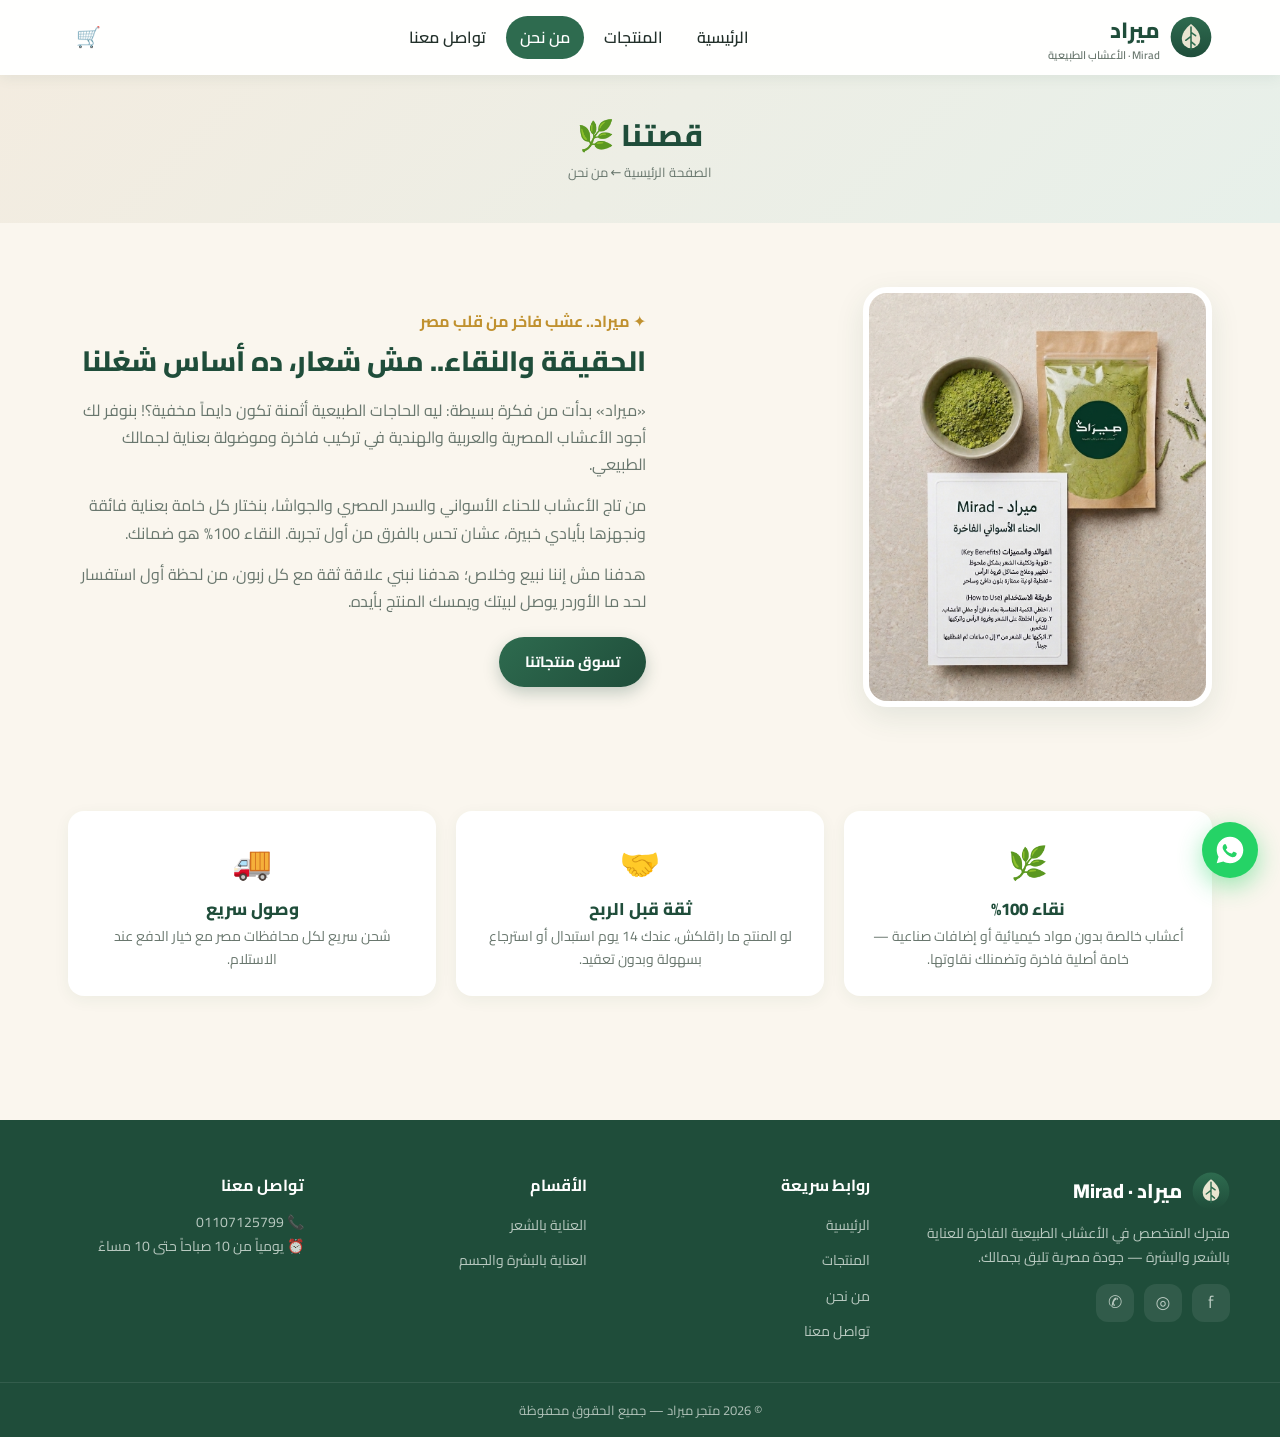
==== about.html @ b07e234c "Mirad online store - first release" ====
<!DOCTYPE html>
<html lang="ar" dir="rtl">
<head>
  <meta charset="UTF-8">
  <meta name="viewport" content="width=device-width, initial-scale=1.0">
  <title>من نحن | ميراد</title>
  <meta name="description" content="قصة متجر ميراد للأعشاب الطبيعية الفاخرة — من قلب مصر إلى كل بيت بيهتم بجماله الطبيعي.">
  <link rel="icon" href="images/logo.svg" type="image/svg+xml">
  <link rel="preconnect" href="https://fonts.googleapis.com">
  <link rel="preconnect" href="https://fonts.gstatic.com" crossorigin>
  <link href="https://fonts.googleapis.com/css2?family=Cairo:wght@400;600;700;800&display=swap" rel="stylesheet">
  <link rel="stylesheet" href="css/style.css">
</head>
<body>

  <header class="site-header">
    <div class="header-in">
      <a href="index.html" class="logo">
        <img src="images/logo.svg" alt="لوجو ميراد">
        <div>ميراد<small>Mirad · الأعشاب الطبيعية</small></div>
      </a>
      <nav class="main-nav" id="mainNav">
        <a href="index.html">الرئيسية</a>
        <a href="shop.html">المنتجات</a>
        <a href="about.html" class="active">من نحن</a>
        <a href="contact.html">تواصل معنا</a>
      </nav>
      <div class="header-actions">
        <a href="cart.html" class="cart-btn" title="سلة المشتريات">🛒<span class="cart-count" id="cartCount">0</span></a>
        <button class="menu-btn" onclick="toggleMenu()" aria-label="القائمة">☰</button>
      </div>
    </div>
  </header>

  <section class="page-head">
    <div class="container">
      <h1>قصتنا 🌿</h1>
      <div class="crumbs">الصفحة الرئيسية ← من نحن</div>
    </div>
  </section>

  <section class="section">
    <div class="container about-grid">
      <img src="images/henna.jpg" alt="الحناء الأسواني الفاخرة - ميراد" loading="lazy">
      <div>
        <span style="color:var(--gold);font-weight:700">✦ ميراد.. عشب فاخر من قلب مصر</span>
        <h2 style="font-size:28px;color:var(--green-dark);margin:8px 0 16px">الحقيقة والنقاء.. مش شعار، ده أساس شغلنا</h2>
        <p>«ميراد» بدأت من فكرة بسيطة: ليه الحاجات الطبيعية أثمنة تكون دايماً مخفية؟! بنوفر لك أجود الأعشاب المصرية والعربية والهندية في تركيب فاخرة وموضولة بعناية لجمالك الطبيعي.</p>
        <p>من تاج الأعشاب للحناء الأسواني والسدر المصري والجواشا، بنختار كل خامة بعناية فائقة ونجهزها بأيادي خبيرة، عشان تحس بالفرق من أول تجربة. النقاء 100% هو ضمانك.</p>
        <p>هدفنا مش إننا نبيع وخلاص؛ هدفنا نبني علاقة ثقة مع كل زبون، من لحظة أول استفسار لحد ما الأوردر يوصل لبيتك ويمسك المنتج بأيده.</p>
        <a href="shop.html" class="btn" style="margin-top:8px">تسوق منتجاتنا</a>
      </div>
    </div>
  </section>

  <section class="section" style="padding-top:0">
    <div class="container">
      <div class="values-grid">
        <div class="value">
          <div class="vi">🌿</div>
          <h3>نقاء 100%</h3>
          <p>أعشاب خالصة بدون مواد كيميائية أو إضافات صناعية — خامة أصلية فاخرة وتضمنلك نقاوتها.</p>
        </div>
        <div class="value">
          <div class="vi">🤝</div>
          <h3>ثقة قبل الربح</h3>
          <p>لو المنتج ما راقلكش، عندك 14 يوم استبدال أو استرجاع بسهولة وبدون تعقيد.</p>
        </div>
        <div class="value">
          <div class="vi">🚚</div>
          <h3>وصول سريع</h3>
          <p>شحن سريع لكل محافظات مصر مع خيار الدفع عند الاستلام.</p>
        </div>
      </div>
    </div>
  </section>

  <footer class="site-footer">
    <div class="container footer-in">
      <div>
        <div class="f-logo"><img src="images/logo.svg" alt="ميراد"><span>ميراد · Mirad</span></div>
        <p>متجرك المتخصص في الأعشاب الطبيعية الفاخرة للعناية بالشعر والبشرة — جودة مصرية تليق بجمالك.</p>
        <div class="socials">
          <a href="https://www.facebook.com" target="_blank" title="فيسبوك">f</a>
          <a href="https://www.instagram.com" target="_blank" title="إنستجرام">◎</a>
          <a href="https://wa.me/201107125799" target="_blank" title="واتساب">✆</a>
        </div>
      </div>
      <div>
        <h4>روابط سريعة</h4>
        <ul>
          <li><a href="index.html">الرئيسية</a></li>
          <li><a href="shop.html">المنتجات</a></li>
          <li><a href="about.html">من نحن</a></li>
          <li><a href="contact.html">تواصل معنا</a></li>
        </ul>
      </div>
      <div>
        <h4>الأقسام</h4>
        <ul>
          <li><a href="shop.html">العناية بالشعر</a></li>
          <li><a href="shop.html">العناية بالبشرة والجسم</a></li>
        </ul>
      </div>
      <div>
        <h4>تواصل معنا</h4>
        <p>📞 01107125799</p>
        <p>⏰ يومياً من 10 صباحاً حتى 10 مساءً</p>
      </div>
    </div>
    <div class="copy">© 2026 متجر ميراد — جميع الحقوق محفوظة</div>
  </footer>

  <a class="wa-float" href="https://wa.me/201107125799" target="_blank" aria-label="تواصل واتساب">
    <svg viewBox="0 0 32 32" width="28" height="28" fill="#fff"><path d="M16 .8C7.6.8.8 7.6.8 16c0 2.8.8 5.5 2.1 7.8L.8 31.2l7.6-2c2.2 1.2 4.8 2 7.6 2 8.4 0 15.2-6.8 15.2-15.2S24.4.8 16 .8zm7 21.4c-.3.9-1.9 1.8-2.6 1.9-.7.1-1.5.1-2.4-.2-.6-.2-1.3-.4-2.2-.8-3.9-1.7-6.4-5.6-6.6-5.9-.2-.3-1.6-2.1-1.6-4s.9-2.9 1.3-3.3c.4-.4.8-.5 1-.5h.8c.2 0 .5-.1.8.6.3.8 1.2 2.8 1.3 3 .1.2.1.4 0 .7-.2.3-.6.9-1 1.2-.3.2-.6.6-.3 1 .3.3 1.1 1.5 2.4 2.4 1.6 1.2 3 1.5 3.4 1.7.4.2.7.2.9-.1.3-.3 1.1-1.3 1.4-1.7.3-.4.6-.4 1-.2.4.1 2.1 1 2.4 1.2.3.2.5.3.6.4.1.2.1.9-.3 1.8z"/></svg>
  </a>

  <script src="js/products.js"></script>
  <script src="js/main.js"></script>
</body>
</html>
---- css/style.css ----
/* ================= ميراد — ستايل الموقع ================= */
:root{
  --green-dark:#1f4d3a; --green:#2e6b4f; --green-soft:#e7f0ea;
  --beige:#faf6ee; --sand:#efe4d3; --gold:#c0912f;
  --ink:#22302a; --muted:#69776e; --white:#fff;
  --wa:#25d366;
  --radius:16px; --shadow:0 10px 30px rgba(31,77,58,.10);
}
*{margin:0;padding:0;box-sizing:border-box}
html{scroll-behavior:smooth}
body{
  font-family:'Cairo',system-ui,sans-serif;
  background:var(--beige); color:var(--ink); line-height:1.7;
}
img{max-width:100%;display:block}
a{color:inherit;text-decoration:none}
ul{list-style:none}
.container{max-width:1180px;margin-inline:auto;padding-inline:18px}

h1,h2,h3{font-weight:800;line-height:1.35}
.section{padding:64px 0}
.section-head{text-align:center;margin-bottom:36px}
.section-head .eyebrow{color:var(--gold);font-weight:700;font-size:14px;letter-spacing:1px}
.section-head h2{font-size:30px;color:var(--green-dark)}
.section-head p{color:var(--muted);max-width:560px;margin:8px auto 0}

/* ---------- الأزرار ---------- */
.btn{
  display:inline-flex;align-items:center;justify-content:center;gap:8px;
  background:linear-gradient(135deg,var(--green),var(--green-dark));
  color:#fff;font-family:inherit;font-weight:700;font-size:15px;
  padding:12px 26px;border:none;border-radius:999px;cursor:pointer;
  transition:.25s; box-shadow:0 6px 16px rgba(31,77,58,.25);
}
.btn:hover{transform:translateY(-2px);box-shadow:0 10px 22px rgba(31,77,58,.32)}
.btn-outline{background:transparent;color:var(--green-dark);border:2px solid var(--green)}
.btn-outline:hover{background:var(--green);color:#fff}
.btn-wa{background:linear-gradient(135deg,#2fd06d,#1faf56)}
.btn-sm{padding:7px 16px;font-size:13px;box-shadow:none}
.btn-ghost{background:var(--green-soft);color:var(--green-dark);box-shadow:none}

/* ---------- الهيدر ---------- */
.site-header{
  position:sticky;top:0;z-index:100;background:rgba(255,255,255,.94);
  backdrop-filter:blur(8px);box-shadow:0 2px 14px rgba(31,77,58,.08);
}
.header-in{display:flex;align-items:center;justify-content:space-between;gap:14px;padding:12px 18px;max-width:1180px;margin-inline:auto}
.logo{display:flex;align-items:center;gap:10px;font-weight:800;font-size:22px;color:var(--green-dark)}
.logo img{width:42px;height:42px}
.logo small{display:block;font-size:11px;font-weight:600;color:var(--muted);line-height:1.2}
.main-nav{display:flex;align-items:center;gap:6px}
.main-nav a{padding:8px 14px;border-radius:999px;font-weight:600;color:var(--ink);transition:.2s}
.main-nav a:hover{background:var(--green-soft);color:var(--green-dark)}
.main-nav a.active{background:var(--green);color:#fff}
.header-actions{display:flex;align-items:center;gap:10px}
.cart-btn{position:relative;font-size:20px;padding:8px;border-radius:12px;transition:.2s}
.cart-btn:hover{background:var(--green-soft)}
.cart-count{
  position:absolute;top:-4px;inset-inline-start:-4px;background:#d2543a;color:#fff;
  font-size:11px;font-weight:700;min-width:19px;height:19px;border-radius:999px;
  display:none;align-items:center;justify-content:center;padding-inline:4px;
}
.cart-count.show{display:inline-flex}
.menu-btn{display:none;background:none;border:none;font-size:24px;cursor:pointer;color:var(--green-dark)}

/* ---------- الهيرو ---------- */
.hero{background:linear-gradient(160deg,#f3ece0 0%,#e7f0ea 60%,#f6f1e6 100%);overflow:hidden}
.hero-in{
  display:grid;grid-template-columns:1.15fr .85fr;gap:40px;align-items:center;
  max-width:1180px;margin-inline:auto;padding:64px 18px;
}
.hero .eyebrow{color:var(--gold);font-weight:700}
.hero h1{font-size:42px;color:var(--green-dark);margin:8px 0 14px}
.hero h1 span{color:var(--gold)}
.hero p.lead{color:var(--muted);font-size:18px;max-width:520px}
.hero-cta{display:flex;gap:12px;margin-top:24px;flex-wrap:wrap}
.hero-stats{display:flex;gap:26px;margin-top:30px;flex-wrap:wrap}
.hero-stats div b{display:block;font-size:22px;color:var(--green-dark)}
.hero-stats div span{font-size:13px;color:var(--muted)}
.hero-art{position:relative}
.hero-art img{
  width:100%;max-height:430px;object-fit:cover;border-radius:38% 62% 55% 45%/45% 48% 52% 55%;
  box-shadow:var(--shadow);border:8px solid #fff;
}
.hero-card{
  position:absolute;bottom:26px;inset-inline-start:-12px;background:#fff;border-radius:14px;
  padding:10px 16px;box-shadow:var(--shadow);font-weight:700;color:var(--green-dark);
  display:flex;align-items:center;gap:8px;font-size:14px;
}

/* ---------- شريط المميزات ---------- */
.features{background:#fff;padding:26px 0;border-top:1px solid #eee;border-bottom:1px solid #eee}
.features-in{display:grid;grid-template-columns:repeat(4,1fr);gap:16px;max-width:1180px;margin-inline:auto;padding-inline:18px}
.feature{display:flex;align-items:center;gap:10px;font-weight:600;color:var(--green-dark);font-size:14.5px}
.feature .fi{font-size:24px;background:var(--green-soft);border-radius:12px;padding:8px 10px}

/* ---------- المنتجات ---------- */
.p-grid{display:grid;grid-template-columns:repeat(auto-fill,minmax(250px,1fr));gap:22px}
.p-card{
  background:#fff;border-radius:var(--radius);overflow:hidden;box-shadow:0 4px 18px rgba(31,77,58,.07);
  transition:.25s;display:flex;flex-direction:column;
}
.p-card:hover{transform:translateY(-5px);box-shadow:var(--shadow)}
.p-img{position:relative;display:block;background:#f2eee6}
.p-img img{width:100%;aspect-ratio:1/0.92;object-fit:cover;transition:.4s}
.p-card:hover .p-img img{transform:scale(1.04)}
.badge{
  position:absolute;top:12px;inset-inline-start:12px;background:var(--green-dark);color:#fff;
  font-size:12px;font-weight:700;padding:4px 12px;border-radius:999px;z-index:2;
}
.p-body{padding:16px;display:flex;flex-direction:column;gap:8px;flex:1}
.p-cat{font-size:12px;color:var(--gold);font-weight:700}
.p-body h3{font-size:17px}
.p-body h3 a:hover{color:var(--green)}
.p-desc{font-size:13.5px;color:var(--muted);flex:1}
.p-foot{display:flex;align-items:center;justify-content:space-between;gap:8px;margin-top:4px}
.p-price{font-weight:800;color:var(--green-dark);font-size:16px;display:flex;flex-direction:column}
.old-price{color:#b0492f;text-decoration:line-through;font-size:13px;font-weight:600}
.p-actions{display:flex;align-items:center;gap:8px}
.icon-link{background:var(--green-soft);border-radius:10px;padding:6px 9px;font-size:15px}

/* ---------- الفلترة ---------- */
.filter-bar{display:flex;gap:10px;justify-content:center;flex-wrap:wrap;margin-bottom:34px}
.filter-btn{
  border:2px solid var(--green-soft);background:#fff;color:var(--ink);font-family:inherit;
  font-weight:600;padding:9px 22px;border-radius:999px;cursor:pointer;transition:.2s;
}
.filter-btn:hover{border-color:var(--green)}
.filter-btn.active{background:var(--green-dark);color:#fff;border-color:var(--green-dark)}

/* ---------- بانر شحن مجاني ---------- */
.banner{
  background:linear-gradient(135deg,var(--green-dark),var(--green));
  color:#fff;border-radius:22px;padding:44px 30px;text-align:center;position:relative;overflow:hidden;
}
.banner h2{font-size:26px;margin-bottom:8px}
.banner p{opacity:.85;margin-bottom:18px}
.banner .btn{background:#fff;color:var(--green-dark);box-shadow:none}

/* ---------- آراء الزبائن ---------- */
.reviews-grid{display:grid;grid-template-columns:repeat(3,1fr);gap:22px}
.review{background:#fff;border-radius:var(--radius);padding:24px;box-shadow:0 4px 16px rgba(31,77,58,.06)}
.review .stars{color:var(--gold);letter-spacing:2px;margin-bottom:8px}
.review p{color:var(--muted);font-size:14.5px}
.review .who{display:flex;align-items:center;gap:10px;margin-top:16px}
.review .who .av{width:40px;height:40px;border-radius:50%;background:var(--green-soft);display:grid;place-items:center;font-weight:800;color:var(--green-dark)}
.review .who b{display:block;font-size:14px}
.review .who span{font-size:12px;color:var(--muted)}

/* ---------- تفاصيل منتج ---------- */
.page-head{background:linear-gradient(135deg,#f3ece0,#e7f0ea);padding:40px 0;text-align:center}
.page-head h1{font-size:30px;color:var(--green-dark)}
.page-head .crumbs{font-size:13px;color:var(--muted);margin-top:6px}
.detail-wrap{display:grid;grid-template-columns:1fr 1fr;gap:44px;margin-top:44px}
.detail-gallery img{border-radius:24px;box-shadow:var(--shadow);border:6px solid #fff;aspect-ratio:1/0.95;object-fit:cover;width:100%}
.detail-info .p-cat{font-size:13px}
.detail-info h1{font-size:28px;color:var(--green-dark);margin:6px 0}
.detail-price{font-size:24px;font-weight:800;color:var(--green-dark);display:flex;align-items:center;gap:12px;margin-bottom:14px}
.detail-desc{color:var(--muted);font-size:15.5px}
.variants{display:flex;flex-wrap:wrap;gap:10px;margin:18px 0}
.chip{cursor:pointer}
.chip input{display:none}
.chip span{
  display:inline-block;border:2px solid #dfe8e2;border-radius:999px;padding:8px 18px;
  font-size:14px;font-weight:600;transition:.2s;background:#fff;
}
.chip input:checked + span{border-color:var(--green);background:var(--green-soft);color:var(--green-dark)}
.qty-row{display:flex;align-items:center;gap:14px;margin:18px 0;font-weight:600}
.stepper{display:inline-flex;align-items:center;border:2px solid #dfe8e2;border-radius:999px;overflow:hidden;background:#fff}
.stepper button,.stepper span,.stepper input{width:38px;height:38px;border:none;background:none;font-size:17px;font-weight:700;cursor:pointer;text-align:center;font-family:inherit}
.stepper input{width:48px;color:var(--green-dark);-moz-appearance:textfield}
.stepper input::-webkit-outer-spin-button,.stepper input::-webkit-inner-spin-button{-webkit-appearance:none}
.stepper button:hover{background:var(--green-soft)}
.detail-actions{display:flex;gap:12px;flex-wrap:wrap;margin:10px 0 18px}
.trust-mini{background:#fff;border:1px dashed #d8dfd7;border-radius:14px;padding:12px 16px;font-size:14px;color:var(--muted)}

/* ---------- السلة ---------- */
.cart-layout{display:grid;grid-template-columns:1.5fr 1fr;gap:28px;margin-top:40px;align-items:start}
.cart-item{
  display:grid;grid-template-columns:86px 1fr auto auto auto;gap:16px;align-items:center;
  background:#fff;border-radius:14px;padding:14px 18px;box-shadow:0 3px 12px rgba(31,77,58,.06);margin-bottom:14px;
}
.cart-item img{width:86px;height:86px;object-fit:cover;border-radius:12px}
.ci-info h4{font-size:15.5px}
.ci-info h4 a:hover{color:var(--green)}
.ci-size{font-size:12.5px;background:var(--sand);border-radius:999px;padding:2px 10px;display:inline-block;margin-top:3px}
.ci-price{font-size:13px;color:var(--muted);margin-top:3px}
.ci-total{font-weight:800;color:var(--green-dark);min-width:86px;text-align:center}
.ci-remove{background:none;border:none;font-size:17px;cursor:pointer;opacity:.6;transition:.2s}
.ci-remove:hover{opacity:1;color:#c0392b}
.summary{background:#fff;border-radius:var(--radius);padding:24px;box-shadow:var(--shadow);position:sticky;top:90px}
.summary h3{color:var(--green-dark);margin-bottom:14px}
.s-row{display:flex;justify-content:space-between;padding:9px 0;border-bottom:1px dotted #e3e6e1;font-size:15px}
.s-row.total{font-size:19px;font-weight:800;color:var(--green-dark);border-bottom:none}
.free-note{background:var(--green-soft);color:var(--green-dark);font-size:13px;font-weight:600;border-radius:12px;padding:10px 14px;margin-top:10px}
.form{background:#fff;border-radius:var(--radius);padding:24px;box-shadow:var(--shadow);margin-top:22px}
.form h3{color:var(--green-dark);margin-bottom:14px}
.field{margin-bottom:13px}
.field label{display:block;font-size:13.5px;font-weight:700;margin-bottom:5px;color:var(--green-dark)}
.field input,.field textarea{
  width:100%;padding:11px 14px;border:2px solid #e2e6e0;border-radius:12px;
  font-family:inherit;font-size:14px;background:var(--beige);transition:.2s;
}
.field input:focus,.field textarea:focus{outline:none;border-color:var(--green);background:#fff}
.field textarea{resize:vertical;min-height:84px}

/* ---------- من نحن و التواصل ---------- */
.about-grid{display:grid;grid-template-columns:1fr 1.1fr;gap:40px;align-items:center}
.about-grid img{border-radius:24px;box-shadow:var(--shadow);max-height:420px;object-fit:cover;border:6px solid #fff}
.about-grid p{color:var(--muted);margin-bottom:14px}
.values-grid{display:grid;grid-template-columns:repeat(3,1fr);gap:20px;margin-top:40px}
.value{background:#fff;border-radius:var(--radius);padding:24px;text-align:center;box-shadow:0 4px 16px rgba(31,77,58,.06)}
.value .vi{font-size:32px}
.value h3{font-size:17px;color:var(--green-dark);margin:8px 0 4px}
.value p{font-size:14px;color:var(--muted)}
.contact-grid{display:grid;grid-template-columns:repeat(auto-fit,minmax(250px,1fr));gap:22px;max-width:900px;margin-inline:auto}
.contact-card{background:#fff;border-radius:var(--radius);padding:28px 22px;text-align:center;box-shadow:0 4px 16px rgba(31,77,58,.06)}
.contact-card .ci{font-size:30px;margin-bottom:8px}
.contact-card h3{font-size:16px;color:var(--green-dark);margin-bottom:6px}
.contact-card p{font-size:14px;color:var(--muted);direction:ltr}

/* ---------- الفوتر ---------- */
.site-footer{background:var(--green-dark);color:#dfe8e2;margin-top:60px}
.footer-in{display:grid;grid-template-columns:1.3fr 1fr 1fr 1fr;gap:30px;padding:52px 0 30px}
.footer-in h4{color:#fff;margin-bottom:12px;font-size:16px}
.footer-in p,.footer-in a{font-size:14px;opacity:.8}
.footer-in li{margin-bottom:8px}
.footer-in a:hover{opacity:1;color:#fff}
.f-logo{display:flex;align-items:center;gap:10px;font-weight:800;font-size:20px;color:#fff;margin-bottom:12px}
.f-logo img{width:38px;height:38px;border-radius:50%}
.socials{display:flex;gap:10px;margin-top:14px}
.socials a{width:38px;height:38px;border-radius:12px;background:rgba(255,255,255,.1);display:grid;place-items:center;font-size:17px;transition:.2s}
.socials a:hover{background:var(--wa);transform:translateY(-3px)}
.copy{border-top:1px solid rgba(255,255,255,.12);padding:16px 0;text-align:center;font-size:13px;opacity:.75}

/* ---------- واتساب عائم ---------- */
.wa-float{
  position:fixed;bottom:22px;inset-inline-start:22px;z-index:90;width:56px;height:56px;
  background:var(--wa);color:#fff;border-radius:50%;display:grid;place-items:center;
  font-size:26px;box-shadow:0 8px 24px rgba(37,211,102,.45);transition:.25s;animation:pulse 2.2s infinite;
}
.wa-float:hover{transform:scale(1.1)}
@keyframes pulse{
  0%,100%{box-shadow:0 8px 24px rgba(37,211,102,.45)}
  50%{box-shadow:0 8px 24px rgba(37,211,102,.7)}
}

/* ---------- توست والفاضي ---------- */
#toast{
  position:fixed;bottom:96px;inset-inline-start:22px;background:var(--green-dark);color:#fff;
  padding:12px 20px;border-radius:12px;font-size:14px;font-weight:600;z-index:200;
  opacity:0;pointer-events:none;transform:translateY(12px);transition:.3s;max-width:320px;
  box-shadow:var(--shadow);
}
#toast.show{opacity:1;transform:none}
.empty,.empty-page{text-align:center;padding:50px 20px;color:var(--muted);font-size:17px}
.empty-page .btn{margin-top:16px}
.empty-page h2{color:var(--green-dark)}

/* ---------- موبايل ---------- */
@media (max-width:900px){
  .features-in{grid-template-columns:repeat(2,1fr)}
  .footer-in{grid-template-columns:1fr 1fr}
  .detail-wrap,.cart-layout,.about-grid{grid-template-columns:1fr}
  .reviews-grid{grid-template-columns:1fr}
  .hero-in{grid-template-columns:1fr;padding:44px 18px}
  .hero-art{max-width:420px;margin-inline:auto}
  .hero h1{font-size:32px}
  .summary{position:static}
}
@media (max-width:760px){
  .menu-btn{display:block}
  .main-nav{
    display:none;position:absolute;top:100%;inset-inline:0;background:#fff;
    flex-direction:column;align-items:stretch;gap:2px;padding:12px 18px 18px;
    box-shadow:0 14px 26px rgba(31,77,58,.12);
  }
  .main-nav.open{display:flex}
  .main-nav a{text-align:center;border-bottom:1px solid #f2f2f2}
  .section{padding:46px 0}
  .features-in{grid-template-columns:1fr 1fr;gap:10px}
  .feature{font-size:13px}
  .cart-item{grid-template-columns:64px 1fr;grid-auto-rows:auto;row-gap:10px}
  .cart-item .stepper{justify-self:start}
  .cart-item img{width:64px;height:64px}
  .values-grid{grid-template-columns:1fr}
  .footer-in{grid-template-columns:1fr}
  .section-head h2{font-size:24px}
}
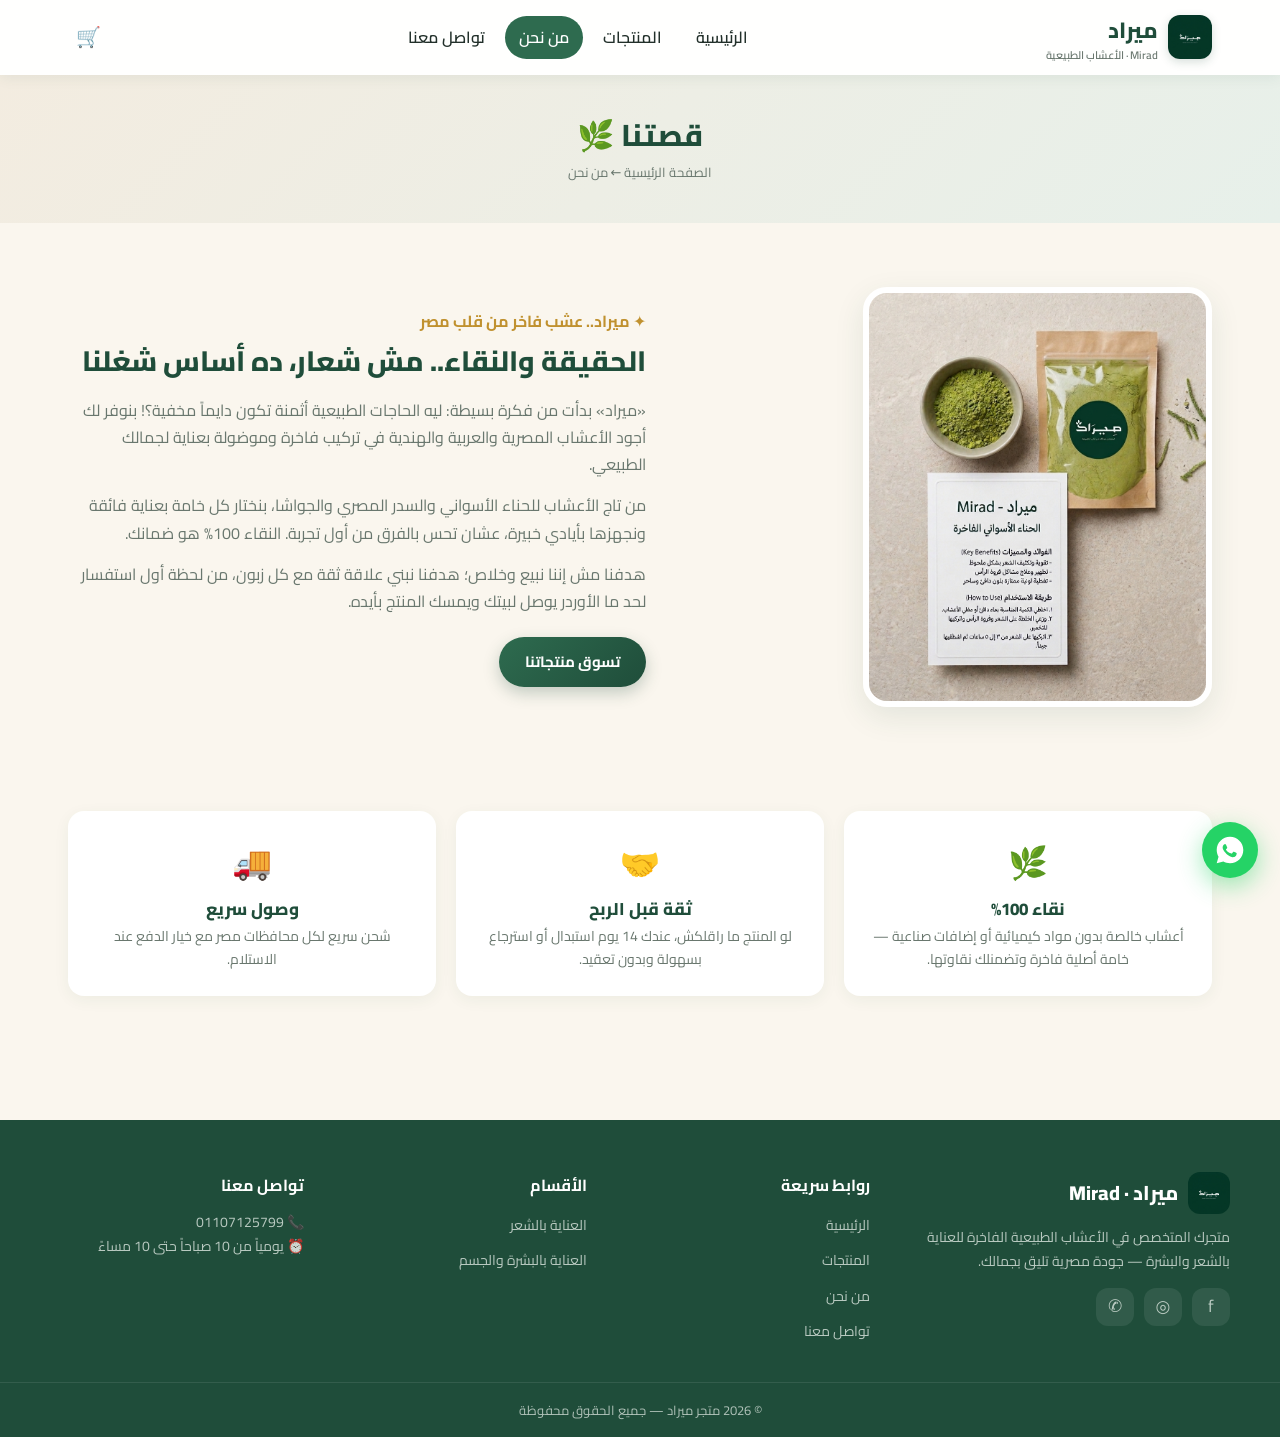
==== commit 44afe482: "brand: replace placeholder logo with Mirad logo artwork" ====
--- a/about.html
+++ b/about.html
@@ -5,7 +5,7 @@
   <meta name="viewport" content="width=device-width, initial-scale=1.0">
   <title>من نحن | ميراد</title>
   <meta name="description" content="قصة متجر ميراد للأعشاب الطبيعية الفاخرة — من قلب مصر إلى كل بيت بيهتم بجماله الطبيعي.">
-  <link rel="icon" href="images/logo.svg" type="image/svg+xml">
+  <link rel="icon" href="images/logo-mirad.jpg" type="image/svg+xml">
   <link rel="preconnect" href="https://fonts.googleapis.com">
   <link rel="preconnect" href="https://fonts.gstatic.com" crossorigin>
   <link href="https://fonts.googleapis.com/css2?family=Cairo:wght@400;600;700;800&display=swap" rel="stylesheet">
@@ -16,7 +16,7 @@
   <header class="site-header">
     <div class="header-in">
       <a href="index.html" class="logo">
-        <img src="images/logo.svg" alt="لوجو ميراد">
+        <img src="images/logo-mirad.jpg" alt="لوجو ميراد">
         <div>ميراد<small>Mirad · الأعشاب الطبيعية</small></div>
       </a>
       <nav class="main-nav" id="mainNav">
@@ -78,7 +78,7 @@
   <footer class="site-footer">
     <div class="container footer-in">
       <div>
-        <div class="f-logo"><img src="images/logo.svg" alt="ميراد"><span>ميراد · Mirad</span></div>
+        <div class="f-logo"><img src="images/logo-mirad.jpg" alt="ميراد"><span>ميراد · Mirad</span></div>
         <p>متجرك المتخصص في الأعشاب الطبيعية الفاخرة للعناية بالشعر والبشرة — جودة مصرية تليق بجمالك.</p>
         <div class="socials">
           <a href="https://www.facebook.com" target="_blank" title="فيسبوك">f</a>
--- a/css/style.css
+++ b/css/style.css
@@ -46,7 +46,7 @@
 }
 .header-in{display:flex;align-items:center;justify-content:space-between;gap:14px;padding:12px 18px;max-width:1180px;margin-inline:auto}
 .logo{display:flex;align-items:center;gap:10px;font-weight:800;font-size:22px;color:var(--green-dark)}
-.logo img{width:42px;height:42px}
+.logo img{width:44px;height:44px;border-radius:12px;box-shadow:0 3px 10px rgba(31,77,58,.18)}
 .logo small{display:block;font-size:11px;font-weight:600;color:var(--muted);line-height:1.2}
 .main-nav{display:flex;align-items:center;gap:6px}
 .main-nav a{padding:8px 14px;border-radius:999px;font-weight:600;color:var(--ink);transition:.2s}
@@ -197,11 +197,11 @@
 .form h3{color:var(--green-dark);margin-bottom:14px}
 .field{margin-bottom:13px}
 .field label{display:block;font-size:13.5px;font-weight:700;margin-bottom:5px;color:var(--green-dark)}
-.field input,.field textarea{
+.field input,.field textarea,.field select{
   width:100%;padding:11px 14px;border:2px solid #e2e6e0;border-radius:12px;
   font-family:inherit;font-size:14px;background:var(--beige);transition:.2s;
 }
-.field input:focus,.field textarea:focus{outline:none;border-color:var(--green);background:#fff}
+.field input:focus,.field textarea:focus,.field select:focus{outline:none;border-color:var(--green);background:#fff}
 .field textarea{resize:vertical;min-height:84px}
 
 /* ---------- من نحن و التواصل ---------- */
@@ -227,7 +227,7 @@
 .footer-in li{margin-bottom:8px}
 .footer-in a:hover{opacity:1;color:#fff}
 .f-logo{display:flex;align-items:center;gap:10px;font-weight:800;font-size:20px;color:#fff;margin-bottom:12px}
-.f-logo img{width:38px;height:38px;border-radius:50%}
+.f-logo img{width:42px;height:42px;border-radius:12px}
 .socials{display:flex;gap:10px;margin-top:14px}
 .socials a{width:38px;height:38px;border-radius:12px;background:rgba(255,255,255,.1);display:grid;place-items:center;font-size:17px;transition:.2s}
 .socials a:hover{background:var(--wa);transform:translateY(-3px)}
@@ -256,6 +256,49 @@
 .empty,.empty-page{text-align:center;padding:50px 20px;color:var(--muted);font-size:17px}
 .empty-page .btn{margin-top:16px}
 .empty-page h2{color:var(--green-dark)}
+
+/* ---------- تنبيه سلة مش متبعتة ---------- */
+#cart-reminder{
+  position:fixed;bottom:22px;inset-inline-end:22px;z-index:95;
+  background:var(--green-dark);color:#fff;padding:12px 16px;border-radius:999px;
+  font-size:14px;font-weight:600;box-shadow:0 10px 28px rgba(31,77,58,.35);
+  display:flex;align-items:center;gap:10px;max-width:min(92vw,430px);
+  animation:rmIn .45s ease;
+}
+#cart-reminder .rm-cta{
+  background:var(--wa);color:#fff;border-radius:999px;padding:5px 12px;
+  font-size:12.5px;font-weight:800;white-space:nowrap;
+}
+@keyframes rmIn{from{opacity:0;transform:translateY(14px)}to{opacity:1;transform:none}}
+
+/* ---------- طرق الدفع ---------- */
+.lbl-block{display:block}
+.pay-opt{
+  display:flex;align-items:center;gap:9px;background:var(--beige);
+  border:2px solid #e6e0d3;border-radius:12px;padding:10px 14px;
+  font-size:14px;font-weight:600;cursor:pointer;margin-bottom:8px;transition:.2s;
+}
+.pay-opt:hover{border-color:var(--green)}
+.pay-opt input{accent-color:var(--green);width:17px;height:17px}
+.pay-note{
+  background:var(--green-soft);border-radius:14px;padding:14px 16px;
+  font-size:13.5px;color:var(--green-dark);margin-bottom:14px;
+}
+.pay-note b{color:var(--green-dark)}
+.pay-steps{margin:10px 0 0;padding-inline-start:20px}
+.pay-steps li{margin-bottom:5px;font-size:13px}
+.copy-btn{
+  border:none;background:var(--green);color:#fff;border-radius:8px;
+  padding:2px 10px;font-size:12px;font-family:inherit;cursor:pointer;margin-inline-start:8px;
+}
+.copy-btn:hover{background:var(--gold)}
+.agree{
+  display:flex;align-items:flex-start;gap:9px;background:#fff8ec;
+  border:1px dashed #e3c98a;border-radius:12px;padding:12px 14px;
+  font-size:13px;color:#7a5c1e;cursor:pointer;
+}
+.agree input{accent-color:var(--gold);width:17px;height:17px;margin-top:2px}
+.field input.bad,.field select.bad{border-color:#c0392b !important;background:#fdeeee}
 
 /* ---------- موبايل ---------- */
 @media (max-width:900px){
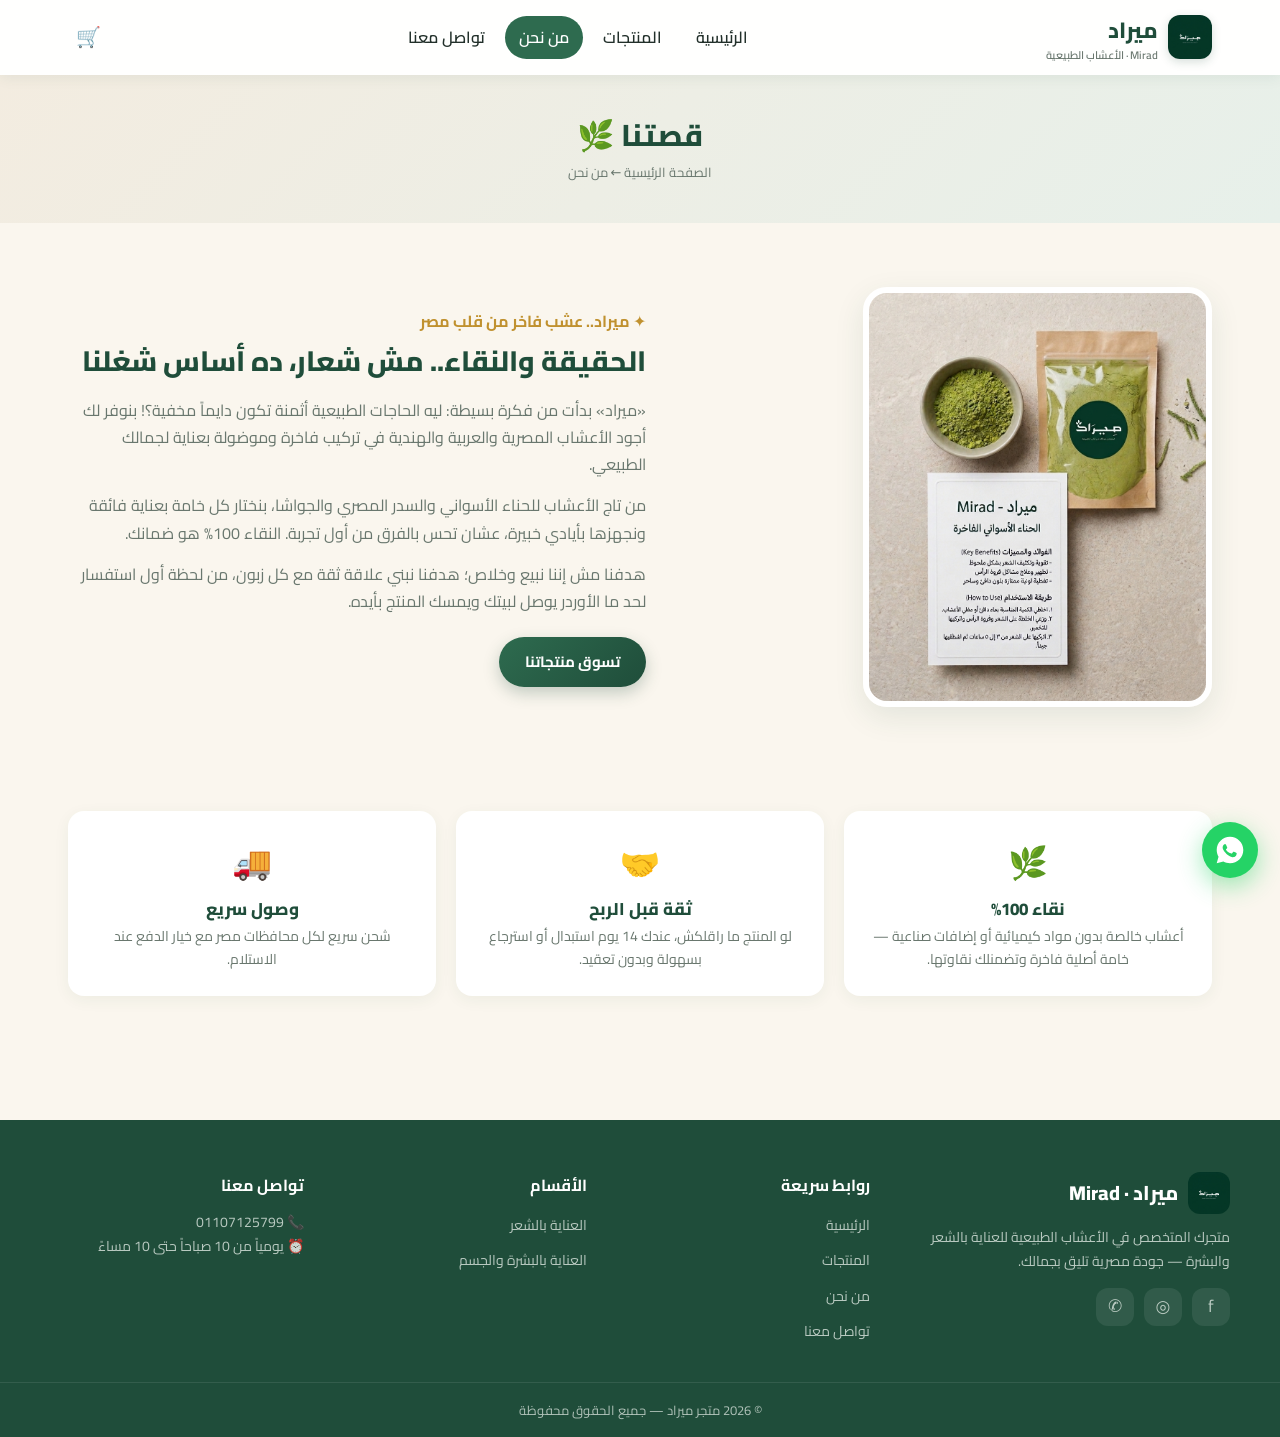
==== commit 24cdc626: "copy: about section heading + footer tagline (all pages)" ====
--- a/about.html
+++ b/about.html
@@ -5,6 +5,16 @@
   <meta name="viewport" content="width=device-width, initial-scale=1.0">
   <title>من نحن | ميراد</title>
   <meta name="description" content="قصة متجر ميراد للأعشاب الطبيعية الفاخرة — من قلب مصر إلى كل بيت بيهتم بجماله الطبيعي.">
+  <meta name="google-site-verification" content="2bOkw9dakzoFzR6YD-n7EDIYoQVG6wpm68hwIDBc_3A">
+  <link rel="canonical" href="https://mirad-store.github.io/mirad/about.html">
+  <meta property="og:type" content="website">
+  <meta property="og:site_name" content="ميراد Mirad">
+  <meta property="og:title" content="من نحن | ميراد">
+  <meta property="og:description" content="أعشاب طبيعية فاخرة من قلب مصر — نقاء 100% وثقة قبل كل شيء.">
+  <meta property="og:image" content="https://mirad-store.github.io/mirad/images/logo-mirad.jpg">
+  <meta property="og:url" content="https://mirad-store.github.io/mirad/about.html">
+  <meta property="og:locale" content="ar_EG">
+  <meta name="twitter:card" content="summary_large_image">
   <link rel="icon" href="images/logo-mirad.jpg" type="image/svg+xml">
   <link rel="preconnect" href="https://fonts.googleapis.com">
   <link rel="preconnect" href="https://fonts.gstatic.com" crossorigin>
@@ -79,7 +89,7 @@
     <div class="container footer-in">
       <div>
         <div class="f-logo"><img src="images/logo-mirad.jpg" alt="ميراد"><span>ميراد · Mirad</span></div>
-        <p>متجرك المتخصص في الأعشاب الطبيعية الفاخرة للعناية بالشعر والبشرة — جودة مصرية تليق بجمالك.</p>
+        <p>متجرك المتخصص في الأعشاب الطبيعية للعناية بالشعر والبشرة — جودة مصرية تليق بجمالك.</p>
         <div class="socials">
           <a href="https://www.facebook.com" target="_blank" title="فيسبوك">f</a>
           <a href="https://www.instagram.com" target="_blank" title="إنستجرام">◎</a>
--- a/css/style.css
+++ b/css/style.css
@@ -93,6 +93,30 @@
 .features-in{display:grid;grid-template-columns:repeat(4,1fr);gap:16px;max-width:1180px;margin-inline:auto;padding-inline:18px}
 .feature{display:flex;align-items:center;gap:10px;font-weight:600;color:var(--green-dark);font-size:14.5px}
 .feature .fi{font-size:24px;background:var(--green-soft);border-radius:12px;padding:8px 10px}
+
+/* ---------- بيان العلامة (Manifesto) ---------- */
+.manifesto{
+  background:linear-gradient(180deg,#fff 0%,var(--beige) 100%);
+  text-align:center;padding:64px 18px 58px;position:relative;
+  border-top:1px solid #eee;border-bottom:1px solid #eee5;
+}
+.manifesto .leaf{
+  font-size:30px;width:64px;height:64px;display:grid;place-items:center;
+  margin:0 auto 14px;background:var(--green-soft);border-radius:50%;
+}
+.manifesto h2{font-size:27px;color:var(--green-dark);margin-bottom:16px}
+.manifesto p{
+  max-width:700px;margin:0 auto;color:var(--muted);
+  font-size:17px;line-height:2.1;
+}
+.manifesto .rule{
+  width:72px;height:3px;background:var(--gold);border-radius:99px;margin-top:26px;
+}
+@media (max-width:760px){
+  .manifesto{padding:46px 18px 40px}
+  .manifesto h2{font-size:22px}
+  .manifesto p{font-size:15.5px}
+}
 
 /* ---------- المنتجات ---------- */
 .p-grid{display:grid;grid-template-columns:repeat(auto-fill,minmax(250px,1fr));gap:22px}
@@ -213,6 +237,12 @@
 .value .vi{font-size:32px}
 .value h3{font-size:17px;color:var(--green-dark);margin:8px 0 4px}
 .value p{font-size:14px;color:var(--muted)}
+.step-num{
+  width:56px;height:56px;margin:0 auto 12px;display:grid;place-items:center;
+  font-size:24px;font-weight:800;color:#fff;
+  background:linear-gradient(135deg,var(--green),var(--green-dark));
+  border-radius:50%;box-shadow:0 6px 14px rgba(31,77,58,.25);
+}
 .contact-grid{display:grid;grid-template-columns:repeat(auto-fit,minmax(250px,1fr));gap:22px;max-width:900px;margin-inline:auto}
 .contact-card{background:#fff;border-radius:var(--radius);padding:28px 22px;text-align:center;box-shadow:0 4px 16px rgba(31,77,58,.06)}
 .contact-card .ci{font-size:30px;margin-bottom:8px}
@@ -245,7 +275,22 @@
   50%{box-shadow:0 8px 24px rgba(37,211,102,.7)}
 }
 
-/* ---------- توست والفاضي ---------- */
+/* ---------- ضمان الجودة ---------- */
+.guarantee{background:linear-gradient(135deg,var(--green-dark),var(--green));color:#fff;padding:42px 0}
+.guarantee-in{display:flex;align-items:center;gap:24px;max-width:860px;margin-inline:auto}
+.guarantee .shield{
+  font-size:40px;width:82px;height:82px;display:grid;place-items:center;
+  background:rgba(255,255,255,.12);border-radius:50%;flex-shrink:0;
+}
+.guarantee h3{margin-bottom:6px;font-size:21px}
+.guarantee p{opacity:.92;font-size:15.5px;line-height:1.9}
+@media (max-width:760px){
+  .guarantee-in{flex-direction:column;text-align:center;gap:14px}
+  .guarantee h3{font-size:18px}
+  .guarantee p{font-size:14px}
+}
+
+/* ---------- قرية الفرقة (Page) ---------- */
 #toast{
   position:fixed;bottom:96px;inset-inline-start:22px;background:var(--green-dark);color:#fff;
   padding:12px 20px;border-radius:12px;font-size:14px;font-weight:600;z-index:200;
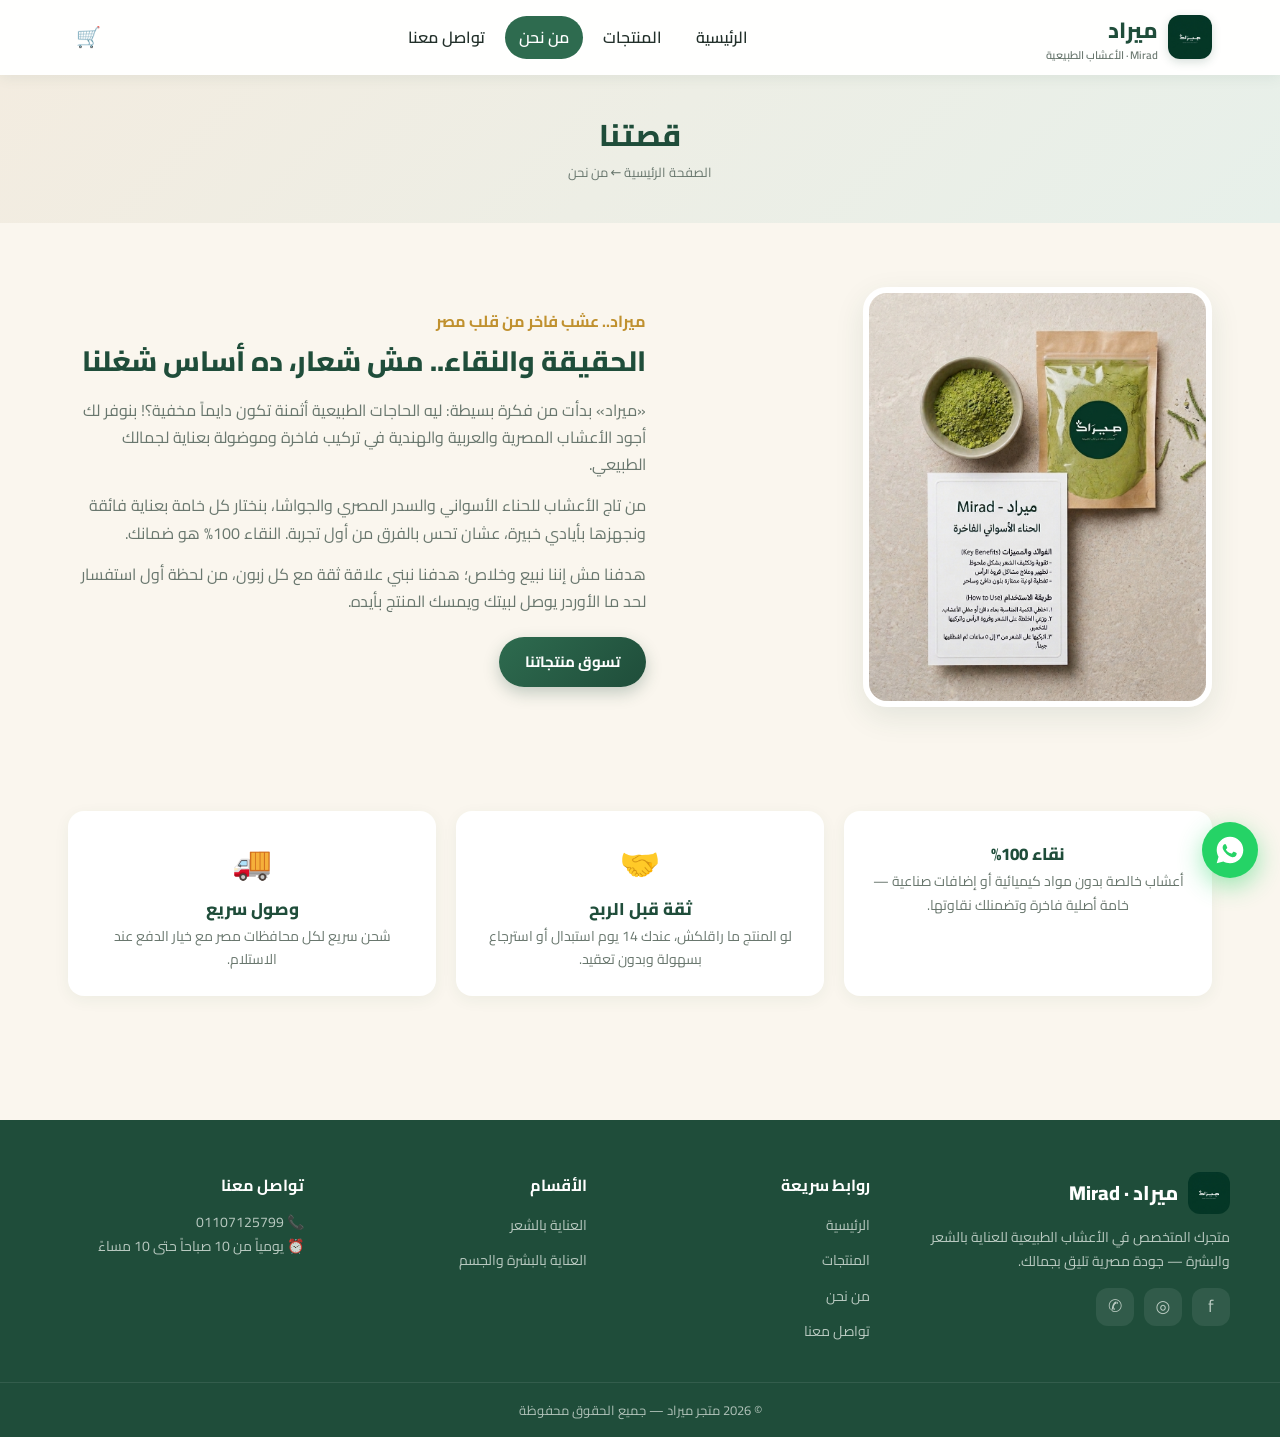
==== commit 3cee3605: "style: remove decorative symbols (leaf/star) sitewide" ====
--- a/about.html
+++ b/about.html
@@ -44,7 +44,7 @@
 
   <section class="page-head">
     <div class="container">
-      <h1>قصتنا 🌿</h1>
+      <h1>قصتنا</h1>
       <div class="crumbs">الصفحة الرئيسية ← من نحن</div>
     </div>
   </section>
@@ -53,7 +53,7 @@
     <div class="container about-grid">
       <img src="images/henna.jpg" alt="الحناء الأسواني الفاخرة - ميراد" loading="lazy">
       <div>
-        <span style="color:var(--gold);font-weight:700">✦ ميراد.. عشب فاخر من قلب مصر</span>
+        <span style="color:var(--gold);font-weight:700">ميراد.. عشب فاخر من قلب مصر</span>
         <h2 style="font-size:28px;color:var(--green-dark);margin:8px 0 16px">الحقيقة والنقاء.. مش شعار، ده أساس شغلنا</h2>
         <p>«ميراد» بدأت من فكرة بسيطة: ليه الحاجات الطبيعية أثمنة تكون دايماً مخفية؟! بنوفر لك أجود الأعشاب المصرية والعربية والهندية في تركيب فاخرة وموضولة بعناية لجمالك الطبيعي.</p>
         <p>من تاج الأعشاب للحناء الأسواني والسدر المصري والجواشا، بنختار كل خامة بعناية فائقة ونجهزها بأيادي خبيرة، عشان تحس بالفرق من أول تجربة. النقاء 100% هو ضمانك.</p>
@@ -67,7 +67,6 @@
     <div class="container">
       <div class="values-grid">
         <div class="value">
-          <div class="vi">🌿</div>
           <h3>نقاء 100%</h3>
           <p>أعشاب خالصة بدون مواد كيميائية أو إضافات صناعية — خامة أصلية فاخرة وتضمنلك نقاوتها.</p>
         </div>
